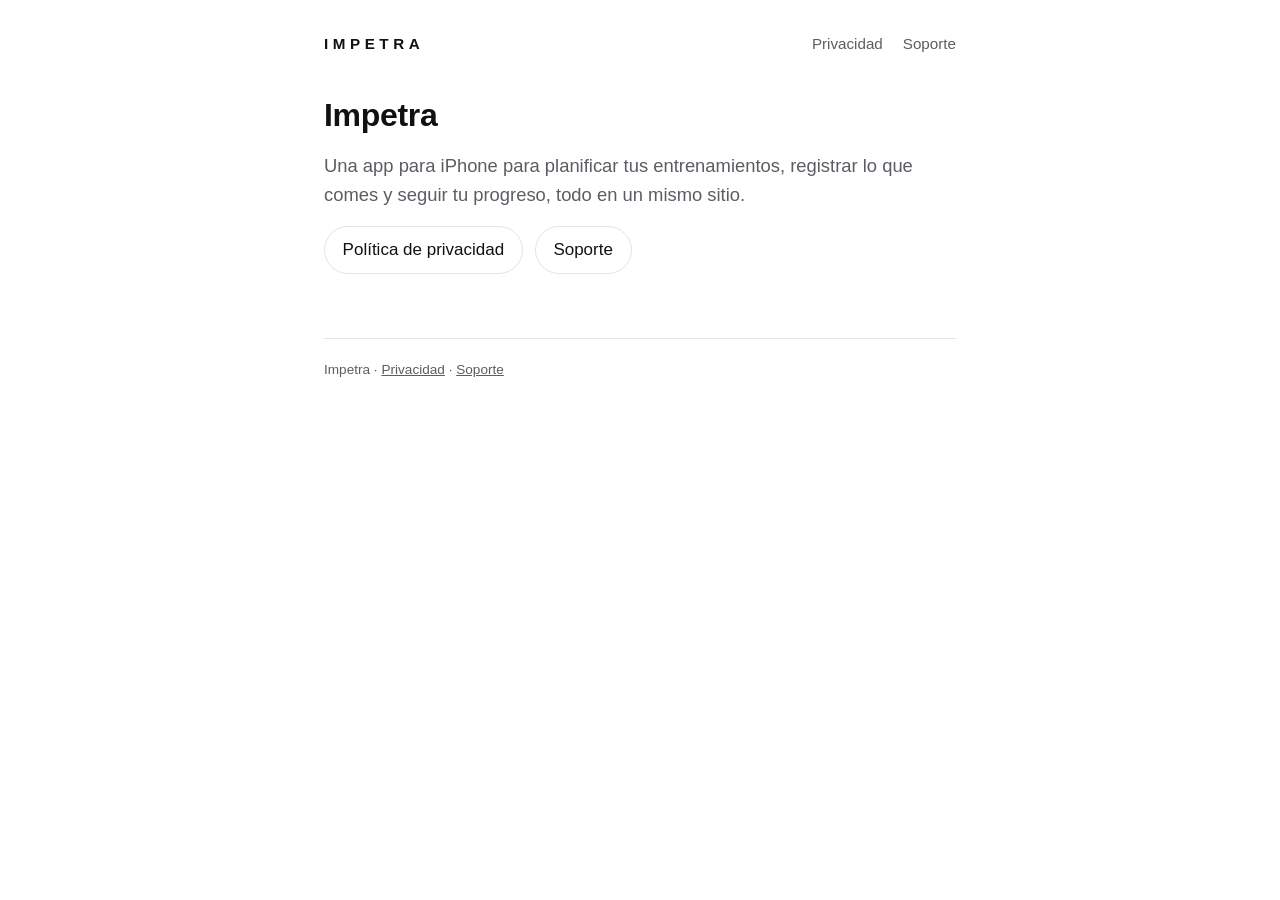
==== index.html @ d381f9b5 "Web de Impetra" ====
<!doctype html>
<html lang="es">
<head>
<meta charset="utf-8">
<meta name="viewport" content="width=device-width, initial-scale=1">
<title>Impetra</title>
<meta name="description" content="Impetra es una app para iPhone para planificar tus entrenamientos, registrar lo que comes y seguir tu progreso.">
<meta name="color-scheme" content="light dark">
<meta name="theme-color" content="#ffffff" media="(prefers-color-scheme: light)">
<meta name="theme-color" content="#000000" media="(prefers-color-scheme: dark)">
<link rel="canonical" href="https://impetra.es/">
<link rel="stylesheet" href="./styles.css">
</head>
<body>
<div class="wrap">
<header>
<a class="wordmark" href="./" aria-label="Impetra, inicio">IMPETRA</a>
<nav aria-label="Principal"><a href="./privacidad/">Privacidad</a><a href="./soporte/">Soporte</a></nav>
</header>
<main>
<h1>Impetra</h1>
<p class="lead">Una app para iPhone para planificar tus entrenamientos, registrar lo que comes y seguir tu progreso, todo en un mismo sitio.</p>
<ul class="links">
<li><a href="./privacidad/">Política de privacidad</a></li>
<li><a href="./soporte/">Soporte</a></li>
</ul>
</main>
<footer>
<p>Impetra · <a href="./privacidad/">Privacidad</a> · <a href="./soporte/">Soporte</a></p>
</footer>
</div>
</body>
</html>
---- styles.css ----
:root {
  --bg: #ffffff;
  --surface: #f4f4f5;
  --text: #111111;
  --muted: #5c5c63;
  --border: #e4e4e7;
  --accent: #c7381f;
  color-scheme: light;
}
@media (prefers-color-scheme: dark) {
  :root {
    --bg: #000000;
    --surface: #111113;
    --text: #f4f4f5;
    --muted: #a1a1aa;
    --border: #27272a;
    --accent: #ff5a36;
    color-scheme: dark;
  }
}
* { box-sizing: border-box; }
html { -webkit-text-size-adjust: 100%; }
body {
  margin: 0;
  background: var(--bg);
  color: var(--text);
  font: 17px/1.6 -apple-system, BlinkMacSystemFont, "Segoe UI", Roboto, "Helvetica Neue", Arial, sans-serif;
}
.wrap { max-width: 42rem; margin: 0 auto; padding: 2rem 1.25rem 3rem; }
header { display: flex; flex-wrap: wrap; align-items: baseline; justify-content: space-between; gap: 0.75rem 1.5rem; margin-bottom: 2.5rem; }
.wordmark { font-weight: 800; letter-spacing: 0.3em; font-size: 0.95rem; color: var(--text); text-decoration: none; }
nav { display: flex; gap: 1.25rem; font-size: 0.95rem; }
nav a { color: var(--muted); text-decoration: none; }
nav a:hover, nav a[aria-current="page"] { color: var(--text); }
h1 { font-size: 2rem; line-height: 1.2; margin: 0 0 1rem; letter-spacing: -0.01em; }
h2 { font-size: 1.25rem; line-height: 1.3; margin: 2.5rem 0 0.75rem; }
p, li { margin: 0 0 1rem; }
ul, ol { padding-left: 1.25rem; margin: 0 0 1rem; }
a { color: var(--accent); }
.lead { font-size: 1.15rem; color: var(--muted); }
.meta { color: var(--muted); font-size: 0.9rem; }
.card { background: var(--surface); border: 1px solid var(--border); border-radius: 14px; padding: 1.25rem; margin: 1.5rem 0; }
.card p:last-child { margin-bottom: 0; }
.links { list-style: none; padding: 0; display: flex; flex-wrap: wrap; gap: 0.75rem; }
.links a { display: inline-block; padding: 0.6rem 1.1rem; border: 1px solid var(--border); border-radius: 999px; color: var(--text); text-decoration: none; }
.links a:hover { border-color: var(--accent); }
footer { margin-top: 3rem; padding-top: 1.25rem; border-top: 1px solid var(--border); color: var(--muted); font-size: 0.85rem; }
footer a { color: var(--muted); }
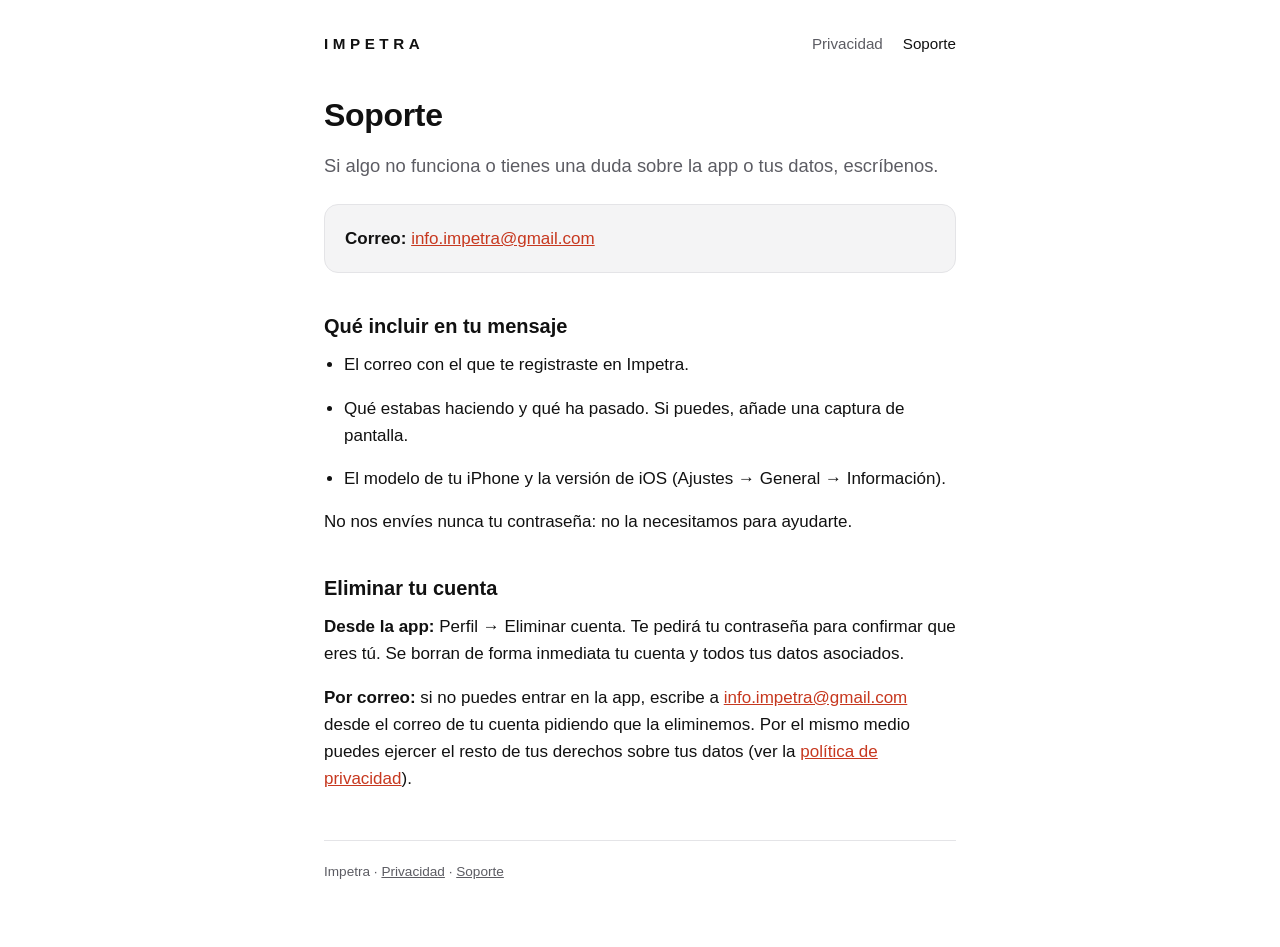
==== commit 265a3912: "Add files via upload" ====
--- a/index.html
+++ b/index.html
@@ -3,30 +3,39 @@
 <head>
 <meta charset="utf-8">
 <meta name="viewport" content="width=device-width, initial-scale=1">
-<title>Impetra</title>
-<meta name="description" content="Impetra es una app para iPhone para planificar tus entrenamientos, registrar lo que comes y seguir tu progreso.">
+<title>Soporte · Impetra</title>
+<meta name="description" content="Cómo contactar con Impetra, qué incluir en tu mensaje y cómo eliminar tu cuenta.">
 <meta name="color-scheme" content="light dark">
 <meta name="theme-color" content="#ffffff" media="(prefers-color-scheme: light)">
 <meta name="theme-color" content="#000000" media="(prefers-color-scheme: dark)">
-<link rel="canonical" href="https://impetra.es/">
-<link rel="stylesheet" href="./styles.css">
+<link rel="canonical" href="https://impetra.es/soporte/">
+<link rel="stylesheet" href="../styles.css">
 </head>
 <body>
 <div class="wrap">
 <header>
-<a class="wordmark" href="./" aria-label="Impetra, inicio">IMPETRA</a>
-<nav aria-label="Principal"><a href="./privacidad/">Privacidad</a><a href="./soporte/">Soporte</a></nav>
+<a class="wordmark" href="../" aria-label="Impetra, inicio">IMPETRA</a>
+<nav aria-label="Principal"><a href="../privacidad/">Privacidad</a><a href="../soporte/" aria-current="page">Soporte</a></nav>
 </header>
 <main>
-<h1>Impetra</h1>
-<p class="lead">Una app para iPhone para planificar tus entrenamientos, registrar lo que comes y seguir tu progreso, todo en un mismo sitio.</p>
-<ul class="links">
-<li><a href="./privacidad/">Política de privacidad</a></li>
-<li><a href="./soporte/">Soporte</a></li>
+<h1>Soporte</h1>
+<p class="lead">Si algo no funciona o tienes una duda sobre la app o tus datos, escríbenos.</p>
+<div class="card">
+<p><strong>Correo:</strong> <a href="mailto:info.impetra@gmail.com">info.impetra@gmail.com</a></p>
+</div>
+<h2>Qué incluir en tu mensaje</h2>
+<ul>
+<li>El correo con el que te registraste en Impetra.</li>
+<li>Qué estabas haciendo y qué ha pasado. Si puedes, añade una captura de pantalla.</li>
+<li>El modelo de tu iPhone y la versión de iOS (Ajustes → General → Información).</li>
 </ul>
+<p>No nos envíes nunca tu contraseña: no la necesitamos para ayudarte.</p>
+<h2>Eliminar tu cuenta</h2>
+<p><strong>Desde la app:</strong> Perfil → Eliminar cuenta. Te pedirá tu contraseña para confirmar que eres tú. Se borran de forma inmediata tu cuenta y todos tus datos asociados.</p>
+<p><strong>Por correo:</strong> si no puedes entrar en la app, escribe a <a href="mailto:info.impetra@gmail.com">info.impetra@gmail.com</a> desde el correo de tu cuenta pidiendo que la eliminemos. Por el mismo medio puedes ejercer el resto de tus derechos sobre tus datos (ver la <a href="../privacidad/">política de privacidad</a>).</p>
 </main>
 <footer>
-<p>Impetra · <a href="./privacidad/">Privacidad</a> · <a href="./soporte/">Soporte</a></p>
+<p>Impetra · <a href="../privacidad/">Privacidad</a> · <a href="../soporte/">Soporte</a></p>
 </footer>
 </div>
 </body>
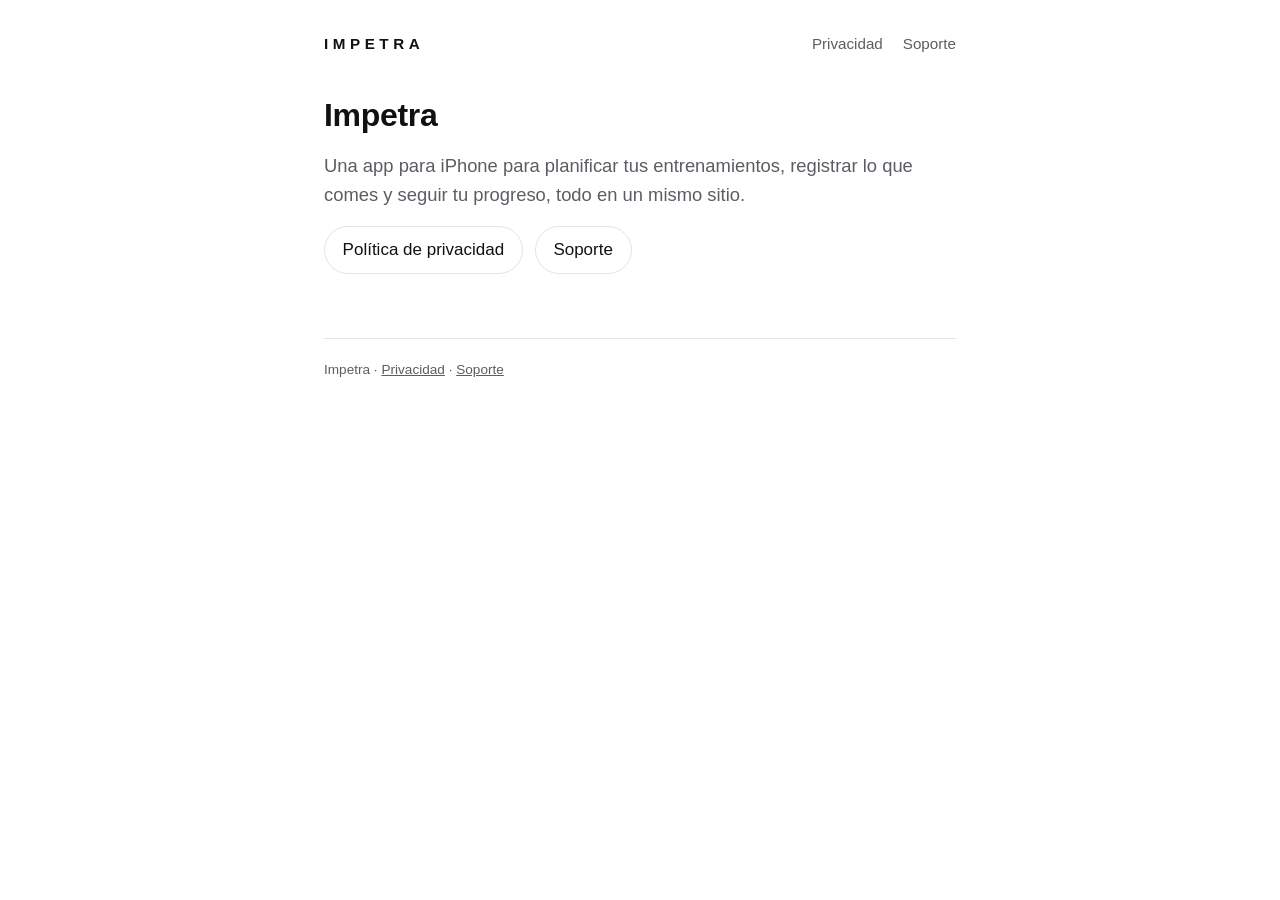
==== commit 7e3a241e: "Restaura la portada" ====
--- a/index.html
+++ b/index.html
@@ -3,39 +3,30 @@
 <head>
 <meta charset="utf-8">
 <meta name="viewport" content="width=device-width, initial-scale=1">
-<title>Soporte · Impetra</title>
-<meta name="description" content="Cómo contactar con Impetra, qué incluir en tu mensaje y cómo eliminar tu cuenta.">
+<title>Impetra</title>
+<meta name="description" content="Impetra es una app para iPhone para planificar tus entrenamientos, registrar lo que comes y seguir tu progreso.">
 <meta name="color-scheme" content="light dark">
 <meta name="theme-color" content="#ffffff" media="(prefers-color-scheme: light)">
 <meta name="theme-color" content="#000000" media="(prefers-color-scheme: dark)">
-<link rel="canonical" href="https://impetra.es/soporte/">
-<link rel="stylesheet" href="../styles.css">
+<link rel="canonical" href="https://impetra.es/">
+<link rel="stylesheet" href="./styles.css">
 </head>
 <body>
 <div class="wrap">
 <header>
-<a class="wordmark" href="../" aria-label="Impetra, inicio">IMPETRA</a>
-<nav aria-label="Principal"><a href="../privacidad/">Privacidad</a><a href="../soporte/" aria-current="page">Soporte</a></nav>
+<a class="wordmark" href="./" aria-label="Impetra, inicio">IMPETRA</a>
+<nav aria-label="Principal"><a href="./privacidad/">Privacidad</a><a href="./soporte/">Soporte</a></nav>
 </header>
 <main>
-<h1>Soporte</h1>
-<p class="lead">Si algo no funciona o tienes una duda sobre la app o tus datos, escríbenos.</p>
-<div class="card">
-<p><strong>Correo:</strong> <a href="mailto:info.impetra@gmail.com">info.impetra@gmail.com</a></p>
-</div>
-<h2>Qué incluir en tu mensaje</h2>
-<ul>
-<li>El correo con el que te registraste en Impetra.</li>
-<li>Qué estabas haciendo y qué ha pasado. Si puedes, añade una captura de pantalla.</li>
-<li>El modelo de tu iPhone y la versión de iOS (Ajustes → General → Información).</li>
+<h1>Impetra</h1>
+<p class="lead">Una app para iPhone para planificar tus entrenamientos, registrar lo que comes y seguir tu progreso, todo en un mismo sitio.</p>
+<ul class="links">
+<li><a href="./privacidad/">Política de privacidad</a></li>
+<li><a href="./soporte/">Soporte</a></li>
 </ul>
-<p>No nos envíes nunca tu contraseña: no la necesitamos para ayudarte.</p>
-<h2>Eliminar tu cuenta</h2>
-<p><strong>Desde la app:</strong> Perfil → Eliminar cuenta. Te pedirá tu contraseña para confirmar que eres tú. Se borran de forma inmediata tu cuenta y todos tus datos asociados.</p>
-<p><strong>Por correo:</strong> si no puedes entrar en la app, escribe a <a href="mailto:info.impetra@gmail.com">info.impetra@gmail.com</a> desde el correo de tu cuenta pidiendo que la eliminemos. Por el mismo medio puedes ejercer el resto de tus derechos sobre tus datos (ver la <a href="../privacidad/">política de privacidad</a>).</p>
 </main>
 <footer>
-<p>Impetra · <a href="../privacidad/">Privacidad</a> · <a href="../soporte/">Soporte</a></p>
+<p>Impetra · <a href="./privacidad/">Privacidad</a> · <a href="./soporte/">Soporte</a></p>
 </footer>
 </div>
 </body>
